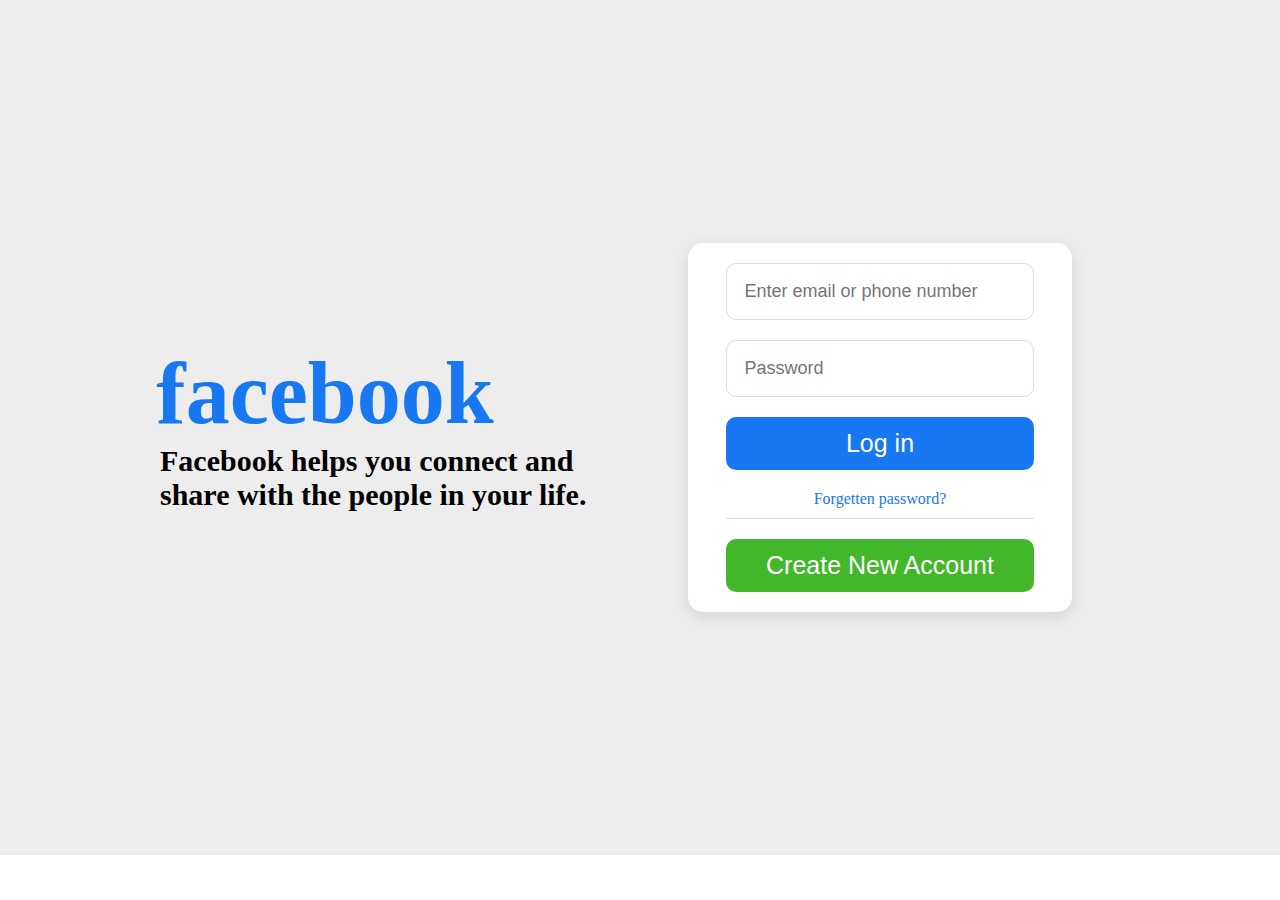
==== form.html @ e89754f7 "add" ====
<!DOCTYPE html>
<head>
    <meta charset="UTF-8">
    <meta http-equiv="X-UA-Compatible" content="IE=edge">
    <meta name="viewport" content="width=device-width, initial-scale=1.0">
    <title>Facebook</title>
	<link rel="stylesheet" href="css/form.css">
</head>
<body>
<div class="main">
    <div class="container">
	    <div class="validation">
			<div class="facebook">
				<h1>facebook</h1>
				<p>Facebook helps you connect and share with the people in your life.</p>
			</div>
			<div class="login">
			    <div class="box">
				<form>
					<input type="text" id="email" placeholder="Enter email or phone number"> 
					<input type="password" id="password" placeholder="Password">
					<div class="sub">
					<button type="submit" id="btn">Log in</button>
					
					</div>
					<div class="line">
					<span class="forget">Forgetten password?</span>
					</div>
					<div class="create">
					    <button type="submit" id="btn1">Create New Account </button>
					</div>
				</form>
				</div>
			</div>
		</div>
	</div>
</div>


</body>
</html>
---- css/form.css ----
*{
    margin:0;
	padding:0;
	box-sizing:border-box;
}
.container{
    width:75%;
	margin:auto;
}
.main{
	width:100%;
	height:95vh;
	background-color:#1c1e2114;
	display:flex;
	justify-content:center;
	align-items:center;
}
.validation{
	width:100%;
	display:flex;
	justify-content:space-between;	
}
.facebook{
	width:50%;
	display:flex;
	flex-direction:column;
	justify-content:center;
	align-items:center
}
.login{
	width:40%;
	margin:auto;
}
.facebook h1{
	font-size:5.5rem;
	color:#1778f2;
	margin-right:150px;
}
.facebook p{
	font-size:30px;
	font-weight:700;
}
.box{
	box-shadow:0 5px 15px rgb(0 0 0 /10%);
	padding-top:20px;
	padding-bottom:20px;
	background-color:white;
	border-radius:15px;
}
.box input{
	padding:17px;
	width:80%;
	margin:auto;
	display:flex;
	justify-content:center;
	align-items:center;
	border-radius:10px;
	color:black;
	font-size:18px;
	border:0.5px solid #dadde1;
}

#password{
	margin-top:20px;
}
.sub{
	display:flex;
	justify-content:center;
	/* margin:auto; */
	margin-top:20px;
	
}
#btn{
	padding:12px;
    width:80%;	
	border-radius:10px;
	background-color:#1778f2;
	border:none;
	font-size:25px;
	color:white;	
}
.forget{
	display:flex;
	justify-content:center;
	margin-top:20px;
	color:#1778f2;
}
.line{
	border-bottom:1px solid #dadde1;;
	width:80%;
	margin:auto;
	padding-bottom:10px;
}
.create{
	display:flex;
	justify-content:center;
	/* margin:auto; */
	margin-top:20px;
}
#btn1{
	width:80%;
	padding:12px;
	border-radius:10px;
	background-color:#42b72a;
	border:none;
	font-size:25px;
	color:white;
	
}
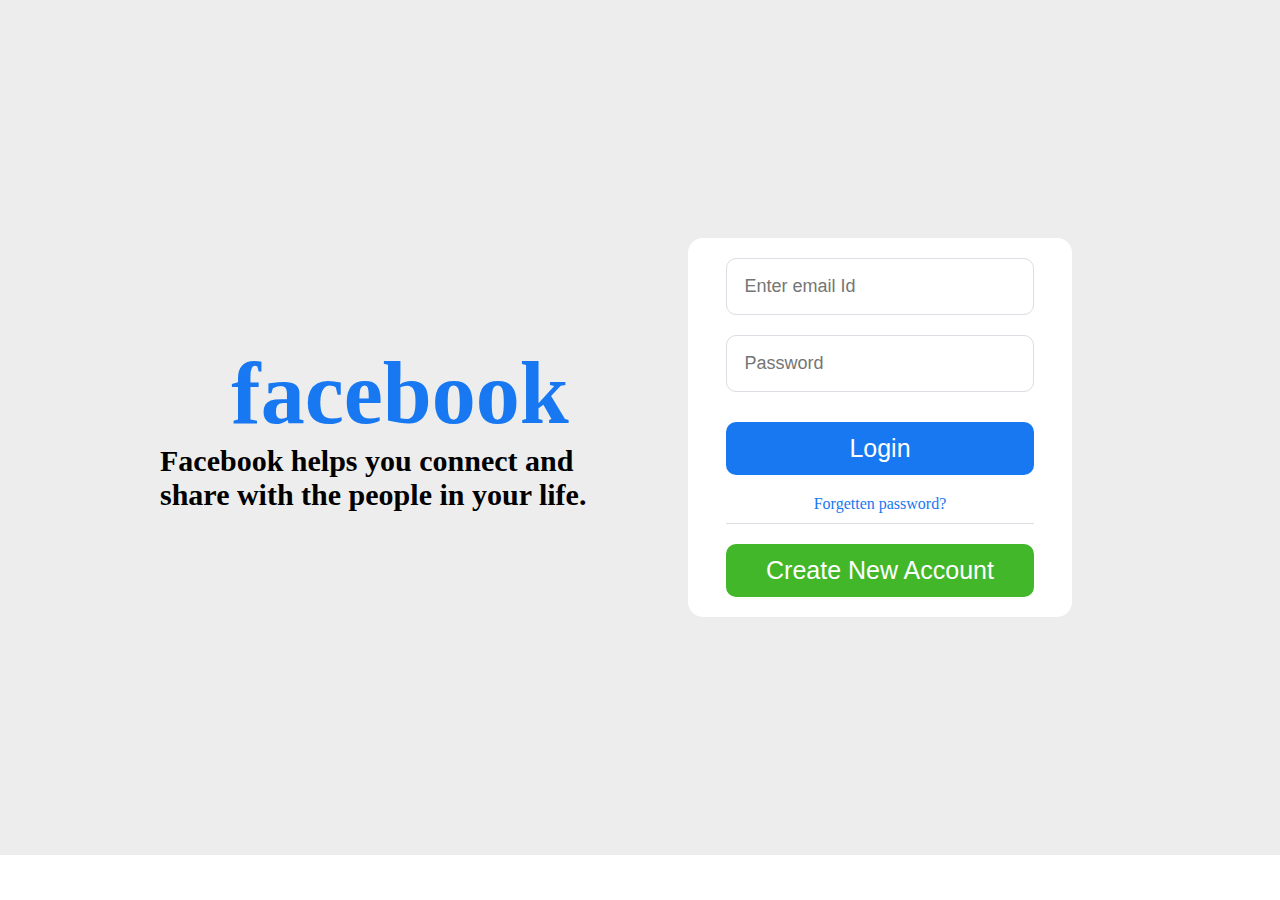
==== commit 132e45ca: "add" ====
--- a/form.html
+++ b/form.html
@@ -5,6 +5,7 @@
     <meta name="viewport" content="width=device-width, initial-scale=1.0">
     <title>Facebook</title>
 	<link rel="stylesheet" href="css/form.css">
+	
 </head>
 <body>
 <div class="main">
@@ -17,17 +18,20 @@
 			<div class="login">
 			    <div class="box">
 				<form>
-					<input type="text" id="email" placeholder="Enter email or phone number"> 
-					<input type="password" id="password" placeholder="Password">
+					<input type="email" id="email" placeholder="Enter email Id"> </input>
+					<h3 id="empty"></h3>
+					<input type="password" id="psw" placeholder="Password"></input>
+					<h3 id="number"></h3>
 					<div class="sub">
-					<button type="submit" id="btn">Log in</button>
+					<button onclick="myFunction()" type="submit" value="Login"id="btn">Login</button>
+					
 					
 					</div>
 					<div class="line">
 					<span class="forget">Forgetten password?</span>
 					</div>
 					<div class="create">
-					    <button type="submit" id="btn1">Create New Account </button>
+					    <button type="submit" onclick="create()" id="btn1">Create New Account </button>
 					</div>
 				</form>
 				</div>
@@ -37,5 +41,11 @@
 </div>
 
 
+
+
+
+
+
+<script src="form.js"></script>
 </body>
 </html>--- a/css/form.css
+++ b/css/form.css
@@ -25,7 +25,7 @@
 	display:flex;
 	flex-direction:column;
 	justify-content:center;
-	align-items:center
+	align-items:center;
 }
 .login{
 	width:40%;
@@ -34,14 +34,14 @@
 .facebook h1{
 	font-size:5.5rem;
 	color:#1778f2;
-	margin-right:150px;
+	/* margin-right:150px; */
 }
 .facebook p{
 	font-size:30px;
 	font-weight:700;
 }
 .box{
-	box-shadow:0 5px 15px rgb(0 0 0 /10%);
+	box-shadow:0 5px 15px rgb( 0 0 /10%);
 	padding-top:20px;
 	padding-bottom:20px;
 	background-color:white;
@@ -77,7 +77,9 @@
 	background-color:#1778f2;
 	border:none;
 	font-size:25px;
-	color:white;	
+color:white;}
+a{
+text-decoration:none;	
 }
 .forget{
 	display:flex;
@@ -97,6 +99,20 @@
 	/* margin:auto; */
 	margin-top:20px;
 }
+#empty{
+	display:flex;
+	justify-content:center;
+	margin-top:10px;
+	margin-bottom:10px;
+	color:red;
+}
+#number{
+	display:flex;
+	justify-content:center;
+	margin-top:10px;
+	margin-bottom:10px;
+	color:red;
+}
 #btn1{
 	width:80%;
 	padding:12px;
@@ -107,3 +123,18 @@
 	color:white;
 	
 }
+/* @media(min-width:360px){ */
+	/* .facebook{ */
+		/* width:100%; */
+		/* display:block; */
+		/* width:50%; */
+		/* display:flex; */
+		/* flex-direction:column; */
+		/* justify-content:center; */
+		/* align-items:center; */
+	/* } */
+	/* .login{ */
+		/* width:100%; */
+		
+	/* } */
+/* } */
